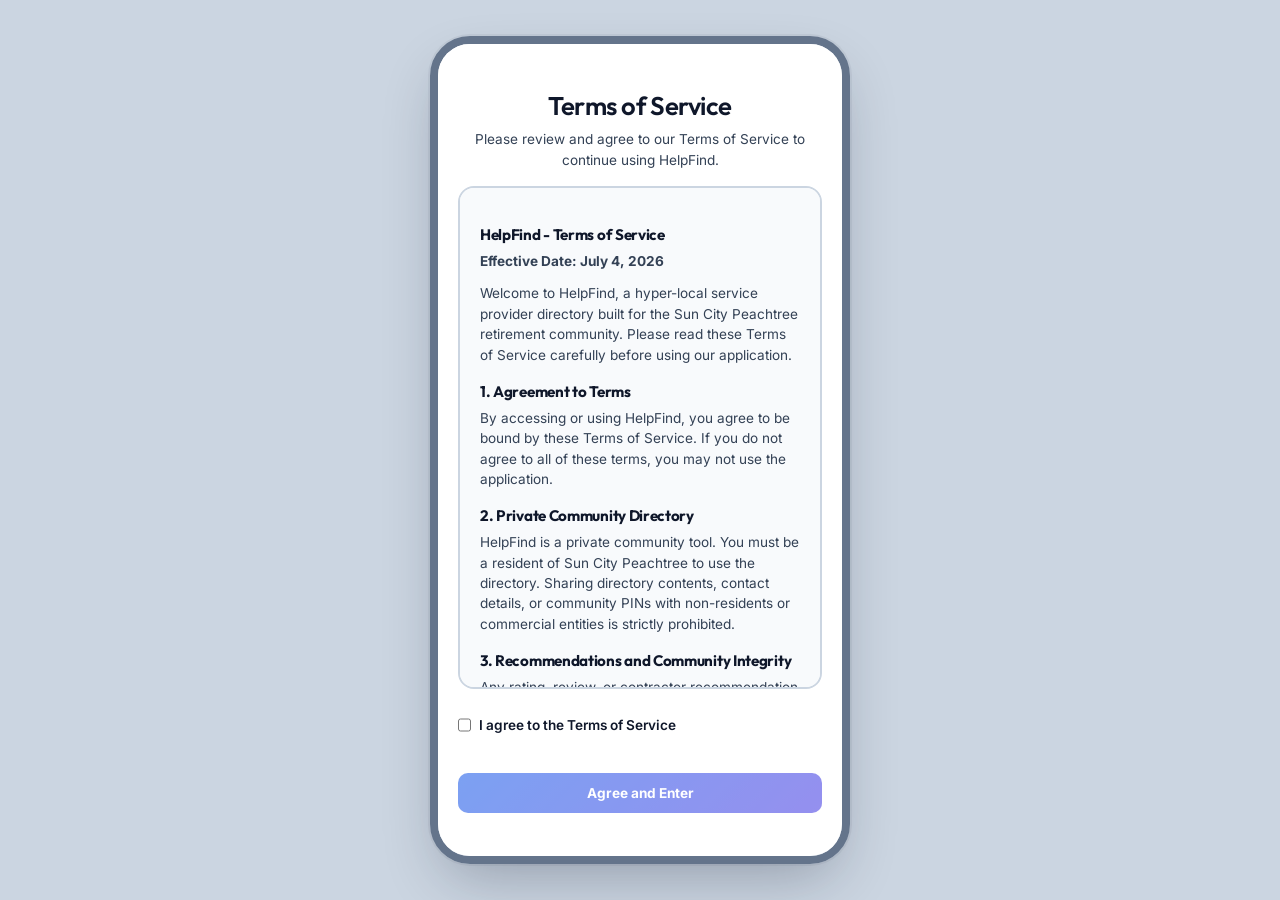
==== index.html @ 1d73fb4d "Secure Community PIN with server-side validation and set PIN to SCP2" ====
<!DOCTYPE html>
<html lang="en">
<head>
  <meta charset="UTF-8">
  <meta name="viewport" content="width=device-width, initial-scale=1.0, maximum-scale=1.0, user-scalable=no">
  <title>HelpFind - Sun City Peachtree</title>
  <link rel="stylesheet" href="style.css">
  
  <!-- Apple Home Screen Icon and Web App Settings -->
  <link rel="apple-touch-icon" href="apple-touch-icon.png">
  <link rel="icon" type="image/png" href="apple-touch-icon.png">
  <meta name="apple-mobile-web-app-capable" content="yes">
  <meta name="apple-mobile-web-app-status-bar-style" content="default">
  <meta name="apple-mobile-web-app-title" content="HelpFind">
</head>
<body>

  <!-- Mobile Device Frame Wrapper (Simulates mobile on desktop, native on mobile) -->
  <div class="mobile-device-wrapper">
    <div class="mobile-screen">
      
      <!-- Toast Notification Container -->
      <div id="toast-container"></div>

      <!-- Compact Mobile Header -->
      <header>
        <div class="nav-container">
          <div class="logo-section">
            <div class="logo-icon">HF</div>
            <div class="logo-text">
              <h1>HelpFind</h1>
              <span>Sun City Peachtree</span>
            </div>
          </div>
          
          <!-- Dropdown Navigation Selection -->
          <div class="provider-dropdown-container" style="display: flex; align-items: center; gap: 0.5rem;">
            <div id="sync-status" class="sync-status-indicator synced" title="Synced with Sheets"></div>
            <select id="nav-provider-dropdown" class="provider-dropdown-nav" onchange="handleProviderDropdownChange()">
              <option value="choose" selected>Provider</option>
              <option value="leave-review">Leave Review</option>
              <option value="add-new">Add New</option>
            </select>
          </div>
        </div>
      </header>

      <!-- Main App Scroll Area -->
      <main class="content-viewport">

        <!-- VIEW 1: RESIDENT DIRECTORY (Default View) -->
        <section id="view-directory" class="view-panel">
          
          <!-- Search & Niche Filter Header -->
          <div class="search-filter-section">
            <div class="search-input-group">
              <span class="search-icon">🔍</span>
              <input type="search" id="dir-search" class="search-input" placeholder="Search service providers..." oninput="filterDirectory()" autocomplete="off" name="helpfind-search">
            </div>
            
            <div class="filter-row-dropdown" style="display: flex; gap: 0.5rem; width: 100%;">
              <select id="dir-category" onchange="handleCategoryFilterChange()" style="flex: 1;">
                <option value="all">Categories (All)</option>
                <option value="Lifestyle & Convenience">Lifestyle & Convenience</option>
                <option value="Property & Grounds Care">Property & Grounds Care</option>
                <option value="Home Improvement">Home Improvement</option>
                <option value="General Maintenance">General Maintenance</option>
                <option value="ZZZ Other Category">ZZZ Other Category</option>
              </select>
              <select id="dir-service" onchange="filterDirectory()" disabled style="flex: 1;">
                <option value="all">Service (All)</option>
              </select>
            </div>
          </div>

          <!-- Vertical Provider List -->
          <div id="vendors-list" class="mobile-vendors-list">
            <!-- Dynamic Injection from app.js -->
          </div>

        </section>

        <!-- VIEW 2: RECOMMENDATION FORM (Tap rating and Registration) -->
        <section id="view-add-review" class="view-panel hidden">
          <div class="form-container-mobile">
            <div class="form-title-block">
              <h2>Recommend a Provider</h2>
              <p>Verify by tapping stars below.</p>
            </div>

            <form id="form-add-review">
              
              <!-- Contractor Selector -->
              <div class="form-group" id="rev-select-wrapper">
                <label for="rev-vendor-select">Select Contractor</label>
                <select id="rev-vendor-select" class="form-input" onchange="toggleNewVendorFields()" required>
                  <!-- Populated dynamically -->
                </select>
              </div>

              <!-- New Contractor Registration Fields (Hidden by default) -->
              <div id="new-vendor-fields" class="new-vendor-block hidden">
                <h4 class="mb-2">New Contractor Details</h4>
                <div class="form-group">
                  <label for="new-vendor-name">Business Name</label>
                  <input type="text" id="new-vendor-name" class="form-input" placeholder="e.g. Jack's Plumbing">
                </div>
                
                <div class="form-group">
                  <label for="new-vendor-category">Service Category</label>
                  <select id="new-vendor-category" class="form-input" onchange="handleNewVendorCategoryChange()">
                    <option value="" disabled selected>-- Select Category --</option>
                    <option value="Lifestyle & Convenience">Lifestyle & Convenience</option>
                    <option value="Property & Grounds Care">Property & Grounds Care</option>
                    <option value="Home Improvement">Home Improvement</option>
                    <option value="General Maintenance">General Maintenance</option>
                    <option value="ZZZ Other Category">ZZZ Other Category</option>
                  </select>
                </div>

                <div class="form-group">
                  <label for="new-vendor-service">Service Type (Subcategory)</label>
                  <select id="new-vendor-service" class="form-input" disabled>
                    <option value="" disabled selected>-- Select Service --</option>
                  </select>
                </div>
                
                <div class="form-group">
                  <label for="new-vendor-phone">Phone Number</label>
                  <input type="text" id="new-vendor-phone" class="form-input" placeholder="e.g. (555) 928-1122" pattern="\(\d{3}\) \d{3}-\d{4}" title="Expected format: (555) 555-5555">
                  <span class="form-hint mt-2">Expected format: (555) 555-5555</span>
                </div>

                <div class="form-group">
                  <label for="new-vendor-email">Email Address</label>
                  <input type="email" id="new-vendor-email" class="form-input" placeholder="e.g. contact@business.com">
                </div>
              </div>

              <!-- Review Comment / Notes -->
              <div class="form-group">
                <label for="rev-comment">Review Notes / Comments</label>
                <textarea id="rev-comment" class="form-input" placeholder="Describe your experience with this contractor..." rows="3" required></textarea>
              </div>

              <!-- Job Cost Category -->
              <div class="form-group">
                <label for="rev-cost">Job Cost Category</label>
                <select id="rev-cost" class="form-input">
                  <option value="50" selected>💵 Under $100</option>
                  <option value="150">💵 Medium ($100 - $300)</option>
                  <option value="500">💵 Premium ($300+)</option>
                </select>
              </div>

              <!-- Punctuality Checkbox -->
              <div class="form-group-checkbox">
                <input type="checkbox" id="rev-punctual" checked>
                <label for="rev-punctual">⏱️ Contractor arrived on time</label>
              </div>

              <!-- Star Tap Rating -->
              <div class="form-group text-center mt-4">
                <label style="font-weight: 600; margin-bottom: 0.5rem; display: block;">Your Rating</label>
                <div id="star-rating-container" class="star-rating-tap-container">
                  <span class="star-tap" data-value="1" onclick="setStarRating(1)">★</span>
                  <span class="star-tap" data-value="2" onclick="setStarRating(2)">★</span>
                  <span class="star-tap" data-value="3" onclick="setStarRating(3)">★</span>
                  <span class="star-tap" data-value="4" onclick="setStarRating(4)">★</span>
                  <span class="star-tap" data-value="5" onclick="setStarRating(5)">★</span>
                </div>
                <input type="hidden" id="rev-rating" value="1">
              </div>

              <p class="terms-reaffirmation-text" style="font-size: 0.75rem; color: var(--text-muted); margin-top: 1.25rem; margin-bottom: 0.75rem; text-align: center; line-height: 1.3;">
                By submitting this review, you reaffirm your agreement to our <a href="#" onclick="showTermsModalFromForm(event)" style="color: var(--primary); text-decoration: underline;">Terms of Service</a>.
              </p>

              <div class="mobile-form-actions">
                <button type="button" class="btn btn-secondary" onclick="cancelRecommendation()">Cancel</button>
                <button type="submit" class="btn btn-success">Submit</button>
              </div>

            </form>
          </div>
        </section>

      </main>

      <!-- VIEW 3: PROVIDER DETAILS MODAL (Bottom-Sheet Slide-up) -->
      <div id="vendor-modal" class="bottom-sheet-overlay hidden">
        <div class="bottom-sheet-content">
          <div class="bottom-sheet-drag-handle" onclick="closeVendorModal()"></div>
          <button class="close-sheet-btn" onclick="closeVendorModal()">&times;</button>
          
          <div id="modal-vendor-body">
            <!-- Dynamic Details Injection from app.js -->
          </div>
        </div>
      </div>

      <!-- VIEW 4: COMMUNITY PIN VERIFICATION OVERLAY (Slide-up Sheet) -->
      <div id="pin-modal" class="bottom-sheet-overlay hidden">
        <div class="bottom-sheet-content" style="text-align: center; padding-top: 2rem;">
          <div class="bottom-sheet-drag-handle" onclick="closePinModal()"></div>
          <button class="close-sheet-btn" onclick="closePinModal()">&times;</button>
          
          <div class="gate-icon-container" style="width: 50px; height: 50px; font-size: 1.5rem; margin: 0 auto 1rem;">🔑</div>
          <h3>Verify Community PIN</h3>
          <p class="text-muted" style="font-size: 0.85rem; margin-bottom: 1.25rem;">Enter the 4-digit Sun City Peachtree Community PIN.</p>
          
          <div class="form-group" style="margin-bottom: 1.25rem;">
            <input type="password" id="community-pin-input" class="form-input text-center" maxlength="4" placeholder="••••" style="font-size: 1.80rem; letter-spacing: 0.4rem; padding: 0.4rem; font-family: monospace; width: 160px; margin: 0 auto;" autocomplete="one-time-code">
          </div>
          
          <button class="btn btn-primary" onclick="verifyCommunityPIN()" style="width: 160px; margin: 0 auto;">Verify PIN</button>
        </div>
      </div>

      <!-- VIEW 5: MANDATORY LEGAL CONSENT GATE OVERLAY -->
      <div id="consent-modal" class="consent-overlay hidden">
        <div class="consent-content">
          <h2>Terms of Service</h2>
          <p class="text-muted mb-3" style="font-size: 0.85rem; margin-bottom: 1rem;">Please review and agree to our Terms of Service to continue using HelpFind.</p>
          
          <div id="terms-scroll-box" class="terms-scroll-box">
            <div id="terms-loading-indicator" class="text-center" style="padding: 2rem 0; color: var(--text-muted);">
              <span>⏳ Loading official Terms of Service...</span>
            </div>
            <div id="terms-text-container" class="hidden">
              <!-- Loaded dynamically or filled with fallback -->
            </div>
          </div>
          
          <div id="consent-checkbox-wrapper" class="form-group-checkbox mt-4" style="display: flex; align-items: center; justify-content: flex-start; gap: 0.5rem; text-align: left; width: 100%; margin-top: 1.25rem;">
            <input type="checkbox" id="consent-checkbox" onchange="toggleConsentButton()" style="width: auto; margin: 0; cursor: pointer;">
            <label for="consent-checkbox" style="font-weight: 600; cursor: pointer; color: var(--text-main); font-size: 0.85rem; line-height: 1.2;">I agree to the Terms of Service</label>
          </div>
          
          <button id="consent-btn" class="btn btn-primary" onclick="acceptConsent()" disabled style="width: 100%; margin-top: 1.25rem; padding: 0.75rem;">Agree and Enter</button>
        </div>
      </div>

    </div>
  </div>

  <script src="mockData.js"></script>
  <script src="app.js"></script>
  <script>
    if (location.search.includes('run-tests=true')) {
      const script = document.createElement('script');
      script.src = 'test.js';
      document.body.appendChild(script);
    }
  </script>
</body>
</html>
---- style.css ----
/* style.css - Premium Mobile-Optimized Styling for HelpFind Sun City Peachtree */

@import url('https://fonts.googleapis.com/css2?family=Inter:wght@300;400;500;600;700&family=Outfit:wght@400;500;600;700;800&display=swap');

:root {
  --bg-gradient: linear-gradient(135deg, #f8fafc 0%, #cbd5e1 100%);
  --bg-card: #ffffff;
  --bg-card-hover: #ffffff;
  --primary: #2563eb; /* Royal Blue */
  --primary-hover: #1d4ed8;
  --secondary: #16a34a; /* Rich Green */
  --secondary-hover: #15803d;
  --accent: #4f46e5; /* Indigo */
  --accent-hover: #4338ca;
  --text-main: #0f172a; /* Slate 900 */
  --text-muted: #334155; /* Slate 700 - high contrast for seniors */
  --text-dark: #000000;
  --border-color: #cbd5e1; /* Slate 300 - clear borders */
  --border-glow: rgba(37, 99, 235, 0.2);
  --danger: #dc2626; /* Red 600 */
  --warning: #b45309; /* Amber 700 - darker gold for readability */
  --glass-shadow: 0 4px 20px 0 rgba(15, 23, 42, 0.08);
  --transition-fast: all 0.2s cubic-bezier(0.4, 0, 0.2, 1);
  --transition-normal: all 0.3s cubic-bezier(0.4, 0, 0.2, 1);
}

/* Reset & Mobile Viewport Lock */
* {
  box-sizing: border-box;
  margin: 0;
  padding: 0;
  -webkit-tap-highlight-color: transparent;
}

body {
  font-family: 'Inter', system-ui, -apple-system, sans-serif;
  background-color: #cbd5e1;
  color: var(--text-main);
  min-height: 100vh;
  display: flex;
  justify-content: center;
  align-items: center;
  overflow: hidden;
  line-height: 1.5;
}

h1, h2, h3, h4 {
  font-family: 'Outfit', sans-serif;
  font-weight: 600;
  letter-spacing: -0.02em;
}

/* Mobile Frame Simulation on Desktop, Fullscreen on Mobile */
.mobile-device-wrapper {
  width: 100%;
  max-width: 420px;
  height: 92vh;
  max-height: 860px;
  background: var(--bg-gradient);
  border: 8px solid #64748b;
  border-radius: 40px;
  box-shadow: 0 25px 60px -15px rgba(15, 23, 42, 0.3), 0 0 0 2px rgba(15, 23, 42, 0.05);
  overflow: hidden;
  position: relative;
  display: flex;
  flex-direction: column;
}

@media (max-width: 480px) {
  body {
    align-items: stretch;
  }
  .mobile-device-wrapper {
    max-width: 100%;
    height: 100vh;
    max-height: 100%;
    border: none;
    border-radius: 0;
  }
}

.mobile-screen {
  width: 100%;
  height: 100%;
  display: flex;
  flex-direction: column;
  position: relative;
  overflow: hidden;
}

/* Header & Compact Navbar */
header {
  background: rgba(255, 255, 255, 0.9);
  backdrop-filter: blur(12px);
  -webkit-backdrop-filter: blur(12px);
  border-bottom: 1px solid var(--border-color);
  padding: 0.85rem 1rem;
  z-index: 90;
  flex-shrink: 0;
}

.nav-container {
  display: flex;
  justify-content: space-between;
  align-items: center;
}

.logo-section {
  display: flex;
  align-items: center;
  gap: 0.5rem;
}

.logo-icon {
  background: linear-gradient(135deg, var(--primary) 0%, var(--accent) 100%);
  width: 32px;
  height: 32px;
  border-radius: 8px;
  display: flex;
  align-items: center;
  justify-content: center;
  color: white;
  font-weight: 800;
  font-size: 1rem;
  box-shadow: 0 0 10px rgba(6, 182, 212, 0.25);
}

.logo-text h1 {
  font-size: 1.15rem;
  font-weight: 800;
  background: linear-gradient(135deg, #0f172a 0%, #334155 100%);
  -webkit-background-clip: text;
  -webkit-text-fill-color: transparent;
  line-height: 1.1;
}

.logo-text span {
  font-size: 0.65rem;
  color: var(--primary);
  letter-spacing: 0.05em;
  text-transform: uppercase;
  display: block;
}

/* Header Action dropdown styling */
.provider-dropdown-container {
  position: relative;
}

.provider-dropdown-nav {
  background: rgba(15, 23, 42, 0.06);
  border: 1px solid var(--border-color);
  color: var(--text-main);
  padding: 0.45rem 1.75rem 0.45rem 0.75rem;
  border-radius: 8px;
  font-size: 0.85rem;
  font-weight: 600;
  outline: none;
  cursor: pointer;
  appearance: none;
  -webkit-appearance: none;
  background-image: url("data:image/svg+xml;utf8,<svg fill='%230f172a' height='24' viewBox='0 0 24 24' width='24' xmlns='http://www.w3.org/2000/svg'><path d='M7 10l5 5 5-5z'/><path d='M0 0h24v24H0z' fill='none'/></svg>");
  background-repeat: no-repeat;
  background-position: right 4px center;
  background-size: 18px;
  transition: var(--transition-fast);
}

.provider-dropdown-nav:focus {
  border-color: var(--primary);
  box-shadow: 0 0 8px rgba(37, 99, 235, 0.2);
}

.provider-dropdown-nav option {
  background-color: #ffffff;
  color: var(--text-main);
}

/* Viewport Scroll Container */
.content-viewport {
  flex: 1;
  overflow-y: auto;
  padding: 1rem;
  position: relative;
}

.content-viewport::-webkit-scrollbar {
  width: 4px;
}
.content-viewport::-webkit-scrollbar-thumb {
  background: rgba(255, 255, 255, 0.1);
  border-radius: 4px;
}

.view-panel {
  animation: fadeIn 0.3s ease-out;
  display: flex;
  flex-direction: column;
  gap: 1rem;
}

/* Search and Filters */
.search-filter-section {
  display: flex;
  flex-direction: column;
  gap: 0.75rem;
  background: var(--bg-card);
  border: 1px solid var(--border-color);
  border-radius: 16px;
  padding: 0.85rem;
}

.search-input-group {
  position: relative;
  width: 100%;
}

.search-icon {
  position: absolute;
  left: 0.75rem;
  top: 50%;
  transform: translateY(-50%);
  color: var(--text-muted);
  font-size: 1rem;
}

.search-input {
  width: 100%;
  background: #ffffff;
  border: 1.5px solid var(--border-color);
  color: var(--text-main);
  padding: 0.65rem 1rem 0.65rem 2.25rem;
  border-radius: 10px;
  font-size: 0.9rem;
  outline: none;
  font-family: inherit;
  transition: var(--transition-fast);
}

.search-input:focus {
  border-color: var(--primary);
  box-shadow: 0 0 8px rgba(37, 99, 235, 0.15);
}

.filter-row-dropdown select {
  width: 100%;
  background: #ffffff;
  border: 1.5px solid var(--border-color);
  color: var(--text-main);
  padding: 0.65rem 1rem;
  border-radius: 10px;
  font-size: 0.9rem;
  outline: none;
  font-family: inherit;
  cursor: pointer;
}

.filter-pills-scroll {
  display: flex;
  gap: 0.5rem;
  overflow-x: auto;
  padding-bottom: 0.25rem;
}

.filter-pills-scroll::-webkit-scrollbar {
  display: none;
}

.filter-pill {
  background: rgba(255, 255, 255, 0.04);
  border: 1px solid var(--border-color);
  color: var(--text-muted);
  padding: 0.4rem 0.85rem;
  border-radius: 20px;
  font-size: 0.75rem;
  font-weight: 600;
  cursor: pointer;
  transition: var(--transition-fast);
  white-space: nowrap;
  flex-shrink: 0;
}

.filter-pill.active {
  background: rgba(6, 182, 212, 0.15);
  border-color: var(--primary);
  color: var(--primary);
}

/* Mobile Provider Cards List */
.mobile-vendors-list {
  display: flex;
  flex-direction: column;
  gap: 0.85rem;
}

.vendor-card {
  background: var(--bg-card);
  border: 1.5px solid var(--border-color);
  border-radius: 16px;
  padding: 1.25rem 1rem;
  box-shadow: 0 4px 12px rgba(15, 23, 42, 0.04);
  transition: var(--transition-normal);
  position: relative;
  overflow: hidden;
  display: flex;
  flex-direction: column;
  gap: 0.65rem;
}

.vendor-card:hover {
  border-color: var(--primary);
  box-shadow: 0 8px 24px rgba(15, 23, 42, 0.08);
  transform: translateY(-2px);
}

.vendor-card.premium {
  border: 1.5px solid var(--primary);
  background: linear-gradient(180deg, rgba(6, 182, 212, 0.04) 0%, rgba(30, 41, 59, 0.7) 100%);
}

.vendor-card.premium::after {
  content: "PREMIUM";
  position: absolute;
  top: 8px;
  right: 8px;
  background: linear-gradient(135deg, var(--primary) 0%, var(--accent) 100%);
  color: white;
  font-size: 0.55rem;
  font-weight: 800;
  padding: 0.15rem 0.5rem;
  border-radius: 4px;
  letter-spacing: 0.05em;
}

.vendor-meta {
  display: flex;
  justify-content: space-between;
  align-items: center;
  padding-right: 4rem; /* keep clear of premium badge */
}

.vendor-category {
  color: var(--primary);
  font-size: 0.7rem;
  font-weight: 700;
  text-transform: uppercase;
  letter-spacing: 0.05em;
}

.vendor-rating {
  font-size: 0.8rem;
  font-weight: 700;
  color: var(--warning);
  display: flex;
  align-items: center;
  gap: 0.15rem;
}

.vendor-name {
  font-size: 1.15rem;
  font-weight: 700;
  line-height: 1.2;
}

.vendor-desc {
  font-size: 0.85rem;
  color: var(--text-muted);
  display: -webkit-box;
  -webkit-line-clamp: 2;
  -webkit-box-orient: vertical;
  overflow: hidden;
  line-height: 1.4;
}

.vendor-tags {
  display: flex;
  flex-wrap: wrap;
  gap: 0.4rem;
}

.vendor-tag {
  font-size: 0.7rem;
  padding: 0.2rem 0.45rem;
  border-radius: 6px;
  font-weight: 500;
}

.tag-discount {
  background: rgba(16, 185, 129, 0.08);
  border: 1px solid rgba(16, 185, 129, 0.15);
  color: var(--secondary);
}

.tag-jobcost {
  background: rgba(99, 102, 241, 0.08);
  border: 1px solid rgba(99, 102, 241, 0.15);
  color: var(--accent);
}

.tag-punctual {
  background: rgba(6, 182, 212, 0.08);
  border: 1px solid rgba(6, 182, 212, 0.15);
  color: var(--primary);
}

.vendor-footer {
  display: flex;
  gap: 0.5rem;
  margin-top: 0.25rem;
}

.btn {
  flex: 1;
  padding: 0.65rem 1rem;
  font-family: inherit;
  font-size: 0.85rem;
  font-weight: 700;
  border-radius: 10px;
  border: none;
  cursor: pointer;
  transition: var(--transition-fast);
  display: inline-flex;
  align-items: center;
  justify-content: center;
  gap: 0.35rem;
}

.btn:active {
  transform: scale(0.97);
}

.btn-primary {
  background: linear-gradient(135deg, var(--primary) 0%, var(--accent) 100%);
  color: white;
}

.btn-secondary {
  background: rgba(255, 255, 255, 0.06);
  color: var(--text-main);
  border: 1px solid var(--border-color);
}

.btn-use-service {
  background: var(--secondary) !important;
  color: white !important;
  box-shadow: 0 4px 10px rgba(16, 185, 129, 0.15);
}

.btn-success {
  background: var(--secondary);
  color: white;
}

/* Metric count badge inside card */
.card-metric-badge {
  display: inline-flex;
  align-items: center;
  gap: 0.25rem;
  background: rgba(16, 185, 129, 0.08);
  border: 1px solid rgba(16, 185, 129, 0.15);
  color: var(--secondary);
  font-size: 0.75rem;
  font-weight: 700;
  padding: 0.25rem 0.5rem;
  border-radius: 20px;
  margin-top: 0.35rem;
  width: fit-content;
}

/* Mobile Form UI Styling */
.form-container-mobile {
  background: var(--bg-card);
  border: 1px solid var(--border-color);
  border-radius: 20px;
  padding: 1.5rem 1.25rem;
  animation: fadeInUp 0.3s ease-out;
}

.form-title-block {
  margin-bottom: 1.25rem;
  border-bottom: 1px solid var(--border-color);
  padding-bottom: 0.75rem;
}

.form-title-block h2 {
  font-size: 1.35rem;
}

.form-title-block p {
  font-size: 0.8rem;
  color: var(--text-muted);
}

.form-group {
  margin-bottom: 1rem;
}

.form-group label {
  display: block;
  margin-bottom: 0.35rem;
  font-size: 0.8rem;
  font-weight: 600;
  color: var(--text-muted);
}

.form-input {
  width: 100%;
  background: #ffffff;
  border: 1.5px solid var(--border-color);
  color: var(--text-main);
  padding: 0.65rem 0.85rem;
  font-size: 0.9rem;
  border-radius: 8px;
  outline: none;
  font-family: inherit;
  transition: var(--transition-fast);
}

.form-input:focus {
  border-color: var(--primary);
  box-shadow: 0 0 8px rgba(37, 99, 235, 0.15);
}

.new-vendor-block {
  background: rgba(37, 99, 235, 0.02);
  border: 1.5px dashed rgba(37, 99, 235, 0.3);
  border-radius: 10px;
  padding: 1rem 0.85rem;
  margin-top: 0.75rem;
  margin-bottom: 1rem;
  animation: fadeIn 0.25s ease-out;
}

.new-vendor-block h4 {
  font-size: 0.9rem;
  color: var(--primary);
  margin-bottom: 0.75rem;
}

/* Star Tap selector */
.star-rating-tap-container {
  display: inline-flex;
  justify-content: center;
  gap: 0.65rem;
  font-size: 2.5rem;
  color: var(--text-muted);
  cursor: pointer;
  user-select: none;
  width: 100%;
  margin-top: 0.25rem;
}

.star-tap {
  transition: var(--transition-fast);
}

.star-tap.active {
  color: var(--warning);
  text-shadow: 0 0 10px rgba(245, 158, 11, 0.4);
}

.mobile-form-actions {
  display: flex;
  gap: 0.5rem;
}

/* Bottom Sheet Modal Styles (Slide-up sheets) */
.bottom-sheet-overlay {
  position: absolute;
  top: 0;
  left: 0;
  right: 0;
  bottom: 0;
  background: rgba(15, 23, 42, 0.6);
  backdrop-filter: blur(4px);
  z-index: 100;
  display: flex;
  align-items: flex-end;
  animation: fadeIn 0.2s ease-out;
}

.bottom-sheet-content {
  background: #ffffff;
  border-top: 1px solid var(--border-color);
  border-radius: 24px 24px 0 0;
  width: 100%;
  max-height: 85%;
  overflow-y: auto;
  padding: 1.5rem 1.25rem 2.5rem;
  box-shadow: 0 -10px 30px rgba(15, 23, 42, 0.15);
  position: relative;
  animation: slideUp 0.3s cubic-bezier(0.34, 1.3, 0.64, 1);
}

.bottom-sheet-drag-handle {
  width: 40px;
  height: 5px;
  background: rgba(15, 23, 42, 0.15);
  border-radius: 30px;
  margin: -0.75rem auto 1rem;
  cursor: pointer;
}

.close-sheet-btn {
  position: absolute;
  top: 1rem;
  right: 1rem;
  background: rgba(15, 23, 42, 0.05);
  border: none;
  color: var(--text-muted);
  width: 28px;
  height: 28px;
  border-radius: 50%;
  cursor: pointer;
  display: flex;
  align-items: center;
  justify-content: center;
  font-size: 1.1rem;
}

/* Toast Notifications overlay placement inside mobile screen */
.toast-notification {
  position: absolute;
  bottom: 1.5rem;
  left: 1rem;
  right: 1rem;
  background: #ffffff;
  border-left: 4px solid var(--secondary);
  border-radius: 8px;
  box-shadow: 0 8px 24px rgba(15, 23, 42, 0.15);
  border-top: 1px solid var(--border-color);
  border-right: 1px solid var(--border-color);
  border-bottom: 1px solid var(--border-color);
  padding: 0.75rem 1rem;
  z-index: 999;
  display: flex;
  align-items: center;
  gap: 0.5rem;
  color: var(--text-main);
  font-size: 0.8rem;
  animation: slideInUp 0.25s ease-out;
}

.toast-notification.error {
  border-left-color: var(--danger);
}

/* Animations */
@keyframes fadeIn {
  from { opacity: 0; }
  to { opacity: 1; }
}

@keyframes fadeInUp {
  from { opacity: 0; transform: translateY(15px); }
  to { opacity: 1; transform: translateY(0); }
}

@keyframes slideUp {
  from { transform: translateY(100%); }
  to { transform: translateY(0); }
}

@keyframes slideInUp {
  from { transform: translateY(50px); opacity: 0; }
  to { transform: translateY(0); opacity: 1; }
}

/* Utilities */
.text-center { text-align: center; }
.hidden { display: none !important; }
.text-muted { color: var(--text-muted); }
.mt-2 { margin-top: 0.5rem; }
.mt-4 { margin-top: 1rem; }
.mb-2 { margin-bottom: 0.5rem; }

/* Ratings list under details sheet */
.reviews-section-title {
  font-size: 1.1rem;
  margin: 1.5rem 0 0.75rem;
  border-bottom: 1px solid var(--border-color);
  padding-bottom: 0.35rem;
}

.review-card {
  background: rgba(15, 23, 42, 0.02);
  border: 1px solid var(--border-color);
  border-radius: 10px;
  padding: 0.75rem;
  margin-bottom: 0.65rem;
}

.review-meta {
  display: flex;
  justify-content: space-between;
  font-size: 0.75rem;
  color: var(--text-muted);
}

.review-author {
  font-weight: 600;
  color: var(--text-main);
}

.review-rating {
  color: var(--warning);
}

.gate-icon-container {
  width: 50px;
  height: 50px;
  background: rgba(6, 182, 212, 0.1);
  border: 2px solid var(--primary);
  border-radius: 50%;
  display: flex;
  align-items: center;
  justify-content: center;
  font-size: 1.5rem;
}

.form-hint {
  font-size: 0.7rem;
  color: var(--text-muted);
  display: block;
}

.lead-form-overlay {
  margin-top: 0.75rem;
  padding: 0.75rem;
  background: rgba(0,0,0,0.25);
  border: 1px solid var(--border-color);
  border-radius: 10px;
}

/* Sync Status Indicator */
.sync-status-indicator {
  width: 8px;
  height: 8px;
  border-radius: 50%;
  display: inline-block;
  transition: var(--transition-fast);
}
.sync-status-indicator.synced {
  background-color: var(--secondary);
  box-shadow: 0 0 8px rgba(16, 185, 129, 0.6);
}
.sync-status-indicator.offline {
  background-color: var(--danger);
  box-shadow: 0 0 8px rgba(239, 68, 68, 0.6);
}
.sync-status-indicator.syncing {
  background-color: var(--warning);
  box-shadow: 0 0 8px rgba(245, 158, 11, 0.6);
  animation: pulseSync 1s infinite alternate;
}
@keyframes pulseSync {
  from { opacity: 0.4; }
  to { opacity: 1; }
}

/* Textarea styling override */
textarea.form-input {
  resize: vertical;
  min-height: 80px;
  line-height: 1.4;
}

/* Checkbox form group layout */
.form-group-checkbox {
  display: flex;
  align-items: center;
  gap: 0.5rem;
  margin-bottom: 1.25rem;
}
.form-group-checkbox input[type="checkbox"] {
  width: 16px;
  height: 16px;
  cursor: pointer;
  accent-color: var(--primary);
}
.form-group-checkbox label {
  font-size: 0.85rem;
  color: var(--text-muted);
  cursor: pointer;
  user-select: none;
  margin: 0;
}

/* Custom visible scrollbars for better senior readability & content discovery */
.provider-list-scroll,
.bottom-sheet-content,
.reviews-scroll-container,
.view-panel,
.terms-scroll-box {
  scrollbar-width: thin;
  scrollbar-color: rgba(15, 23, 42, 0.25) rgba(15, 23, 42, 0.05);
}

.provider-list-scroll::-webkit-scrollbar,
.bottom-sheet-content::-webkit-scrollbar,
.reviews-scroll-container::-webkit-scrollbar,
.view-panel::-webkit-scrollbar,
.terms-scroll-box::-webkit-scrollbar {
  width: 8px;
  height: 8px;
  display: block; /* Force visibility */
}

.provider-list-scroll::-webkit-scrollbar-track,
.bottom-sheet-content::-webkit-scrollbar-track,
.reviews-scroll-container::-webkit-scrollbar-track,
.view-panel::-webkit-scrollbar-track,
.terms-scroll-box::-webkit-scrollbar-track {
  background: rgba(15, 23, 42, 0.05); /* Soft gray background track */
  border-radius: 4px;
}

.provider-list-scroll::-webkit-scrollbar-thumb,
.bottom-sheet-content::-webkit-scrollbar-thumb,
.reviews-scroll-container::-webkit-scrollbar-thumb,
.view-panel::-webkit-scrollbar-thumb,
.terms-scroll-box::-webkit-scrollbar-thumb {
  background: rgba(15, 23, 42, 0.25); /* Transparent slate scroll bar thumb */
  border: 2px solid transparent;
  background-clip: padding-box;
  border-radius: 4px;
}

.provider-list-scroll::-webkit-scrollbar-thumb:hover,
.bottom-sheet-content::-webkit-scrollbar-thumb:hover,
.reviews-scroll-container::-webkit-scrollbar-thumb:hover,
.view-panel::-webkit-scrollbar-thumb:hover,
.terms-scroll-box::-webkit-scrollbar-thumb:hover {
  background: rgba(15, 23, 42, 0.45); /* Darker thumb on hover */
}

/* Legal Consent Gate Overlay Styles */
.consent-overlay {
  position: absolute;
  top: 0;
  left: 0;
  right: 0;
  bottom: 0;
  background: var(--bg-card);
  z-index: 1000; /* Must cover header and other elements */
  display: flex;
  flex-direction: column;
  justify-content: center;
  align-items: center;
  padding: 1.5rem 1.25rem;
  animation: fadeIn 0.25s ease-out;
}

.consent-content {
  width: 100%;
  height: 100%;
  max-height: 95%;
  display: flex;
  flex-direction: column;
  background: var(--bg-card);
  text-align: center;
  position: relative;
}

.consent-content h2 {
  font-size: 1.6rem;
  color: var(--text-main);
  margin-bottom: 0.25rem;
}

.terms-scroll-box {
  flex-grow: 1;
  border: 2px solid var(--border-color);
  border-radius: 16px;
  padding: 1.25rem;
  background: #f8fafc;
  overflow-y: scroll; /* Force vertical scrollbar */
  text-align: left;
  font-size: 0.85rem;
  line-height: 1.5;
  color: var(--text-muted);
  margin-bottom: 0.5rem;
}

.terms-scroll-box h3 {
  font-size: 0.95rem;
  font-weight: 700;
  color: var(--text-main);
  margin-top: 1rem;
  margin-bottom: 0.25rem;
}

.terms-scroll-box p {
  margin-bottom: 0.75rem;
}

.terms-scroll-box ul, .terms-scroll-box ol {
  margin-bottom: 0.75rem;
  padding-left: 1.25rem;
}

.terms-scroll-box li {
  margin-bottom: 0.25rem;
}

#consent-btn:disabled {
  opacity: 0.6;
  background-color: #94a3b8;
  border-color: #94a3b8;
  cursor: not-allowed;
}
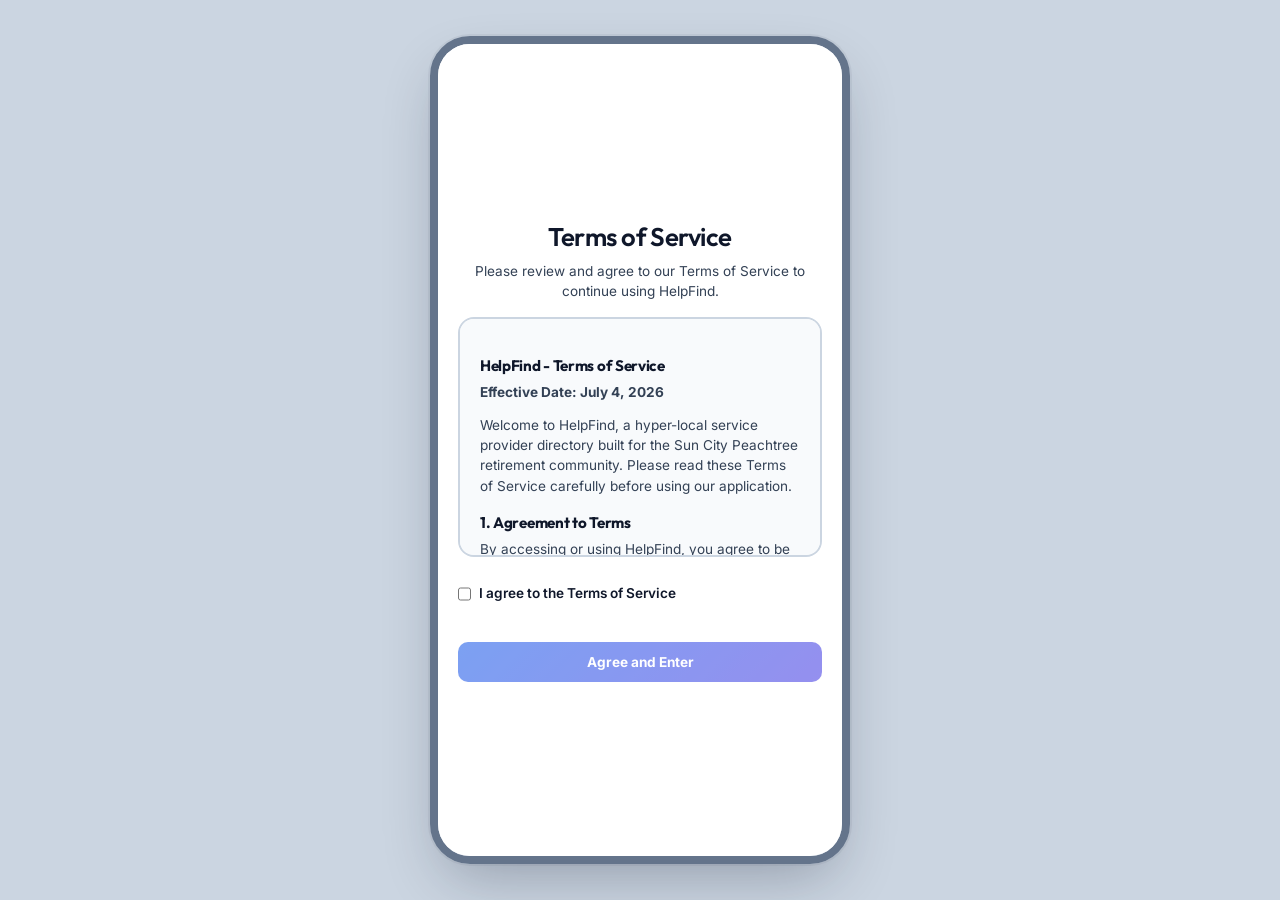
==== commit 72cdeda8: "Add version cache buster to index.html script tags" ====
--- a/index.html
+++ b/index.html
@@ -61,10 +61,12 @@
             <div class="filter-row-dropdown" style="display: flex; gap: 0.5rem; width: 100%;">
               <select id="dir-category" onchange="handleCategoryFilterChange()" style="flex: 1;">
                 <option value="all">Categories (All)</option>
-                <option value="Lifestyle & Convenience">Lifestyle & Convenience</option>
-                <option value="Property & Grounds Care">Property & Grounds Care</option>
-                <option value="Home Improvement">Home Improvement</option>
-                <option value="General Maintenance">General Maintenance</option>
+                <option value="Home Repairs & Trades">Home Repairs & Trades</option>
+                <option value="Lawn, Landscaping & Outdoors">Lawn, Landscaping & Outdoors</option>
+                <option value="Lifestyle & Caregiving">Lifestyle & Caregiving</option>
+                <option value="Technology & Electronics">Technology & Electronics</option>
+                <option value="Automotive & Golf Carts">Automotive & Golf Carts</option>
+                <option value="Home Renovation & Design">Home Renovation & Design</option>
                 <option value="ZZZ Other Category">ZZZ Other Category</option>
               </select>
               <select id="dir-service" onchange="filterDirectory()" disabled style="flex: 1;">
@@ -110,30 +112,32 @@
                   <label for="new-vendor-category">Service Category</label>
                   <select id="new-vendor-category" class="form-input" onchange="handleNewVendorCategoryChange()">
                     <option value="" disabled selected>-- Select Category --</option>
-                    <option value="Lifestyle & Convenience">Lifestyle & Convenience</option>
-                    <option value="Property & Grounds Care">Property & Grounds Care</option>
-                    <option value="Home Improvement">Home Improvement</option>
-                    <option value="General Maintenance">General Maintenance</option>
+                    <option value="Home Repairs & Trades">Home Repairs & Trades</option>
+                    <option value="Lawn, Landscaping & Outdoors">Lawn, Landscaping & Outdoors</option>
+                    <option value="Lifestyle & Caregiving">Lifestyle & Caregiving</option>
+                    <option value="Technology & Electronics">Technology & Electronics</option>
+                    <option value="Automotive & Golf Carts">Automotive & Golf Carts</option>
+                    <option value="Home Renovation & Design">Home Renovation & Design</option>
                     <option value="ZZZ Other Category">ZZZ Other Category</option>
                   </select>
                 </div>
 
                 <div class="form-group">
-                  <label for="new-vendor-service">Service Type (Subcategory)</label>
-                  <select id="new-vendor-service" class="form-input" disabled>
-                    <option value="" disabled selected>-- Select Service --</option>
-                  </select>
+                  <label>Service Types (Select all that apply) <span style="color: red;">*</span></label>
+                  <div id="new-vendor-services-container" class="checkbox-group-container" style="max-height: 180px; overflow-y: auto; border: 1px solid var(--border-color); border-radius: 8px; padding: 0.5rem; background: var(--bg-card); display: flex; flex-direction: column; gap: 0.5rem;">
+                    <p class="text-muted" style="font-size: 0.8rem; margin: 0; padding: 0.25rem;">Please select a category first.</p>
+                  </div>
                 </div>
                 
                 <div class="form-group">
                   <label for="new-vendor-phone">Phone Number</label>
-                  <input type="text" id="new-vendor-phone" class="form-input" placeholder="e.g. (555) 928-1122" pattern="\(\d{3}\) \d{3}-\d{4}" title="Expected format: (555) 555-5555">
+                  <input type="tel" id="new-vendor-phone" class="form-input" placeholder="e.g. (555) 928-1122" pattern="\(\d{3}\) \d{3}-\d{4}" title="Expected format: (555) 555-5555">
                   <span class="form-hint mt-2">Expected format: (555) 555-5555</span>
                 </div>
 
                 <div class="form-group">
                   <label for="new-vendor-email">Email Address</label>
-                  <input type="email" id="new-vendor-email" class="form-input" placeholder="e.g. contact@business.com">
+                  <input type="email" id="new-vendor-email" class="form-input" placeholder="e.g. contact@business.com" required>
                 </div>
               </div>
 
@@ -244,8 +248,8 @@
     </div>
   </div>
 
-  <script src="mockData.js"></script>
-  <script src="app.js"></script>
+  <script src="mockData.js?v=3"></script>
+  <script src="app.js?v=3"></script>
   <script>
     if (location.search.includes('run-tests=true')) {
       const script = document.createElement('script');
--- a/style.css
+++ b/style.css
@@ -853,8 +853,7 @@
 
 .consent-content {
   width: 100%;
-  height: 100%;
-  max-height: 95%;
+  max-height: 90%;
   display: flex;
   flex-direction: column;
   background: var(--bg-card);
@@ -869,7 +868,8 @@
 }
 
 .terms-scroll-box {
-  flex-grow: 1;
+  height: 240px;
+  max-height: 40vh;
   border: 2px solid var(--border-color);
   border-radius: 16px;
   padding: 1.25rem;
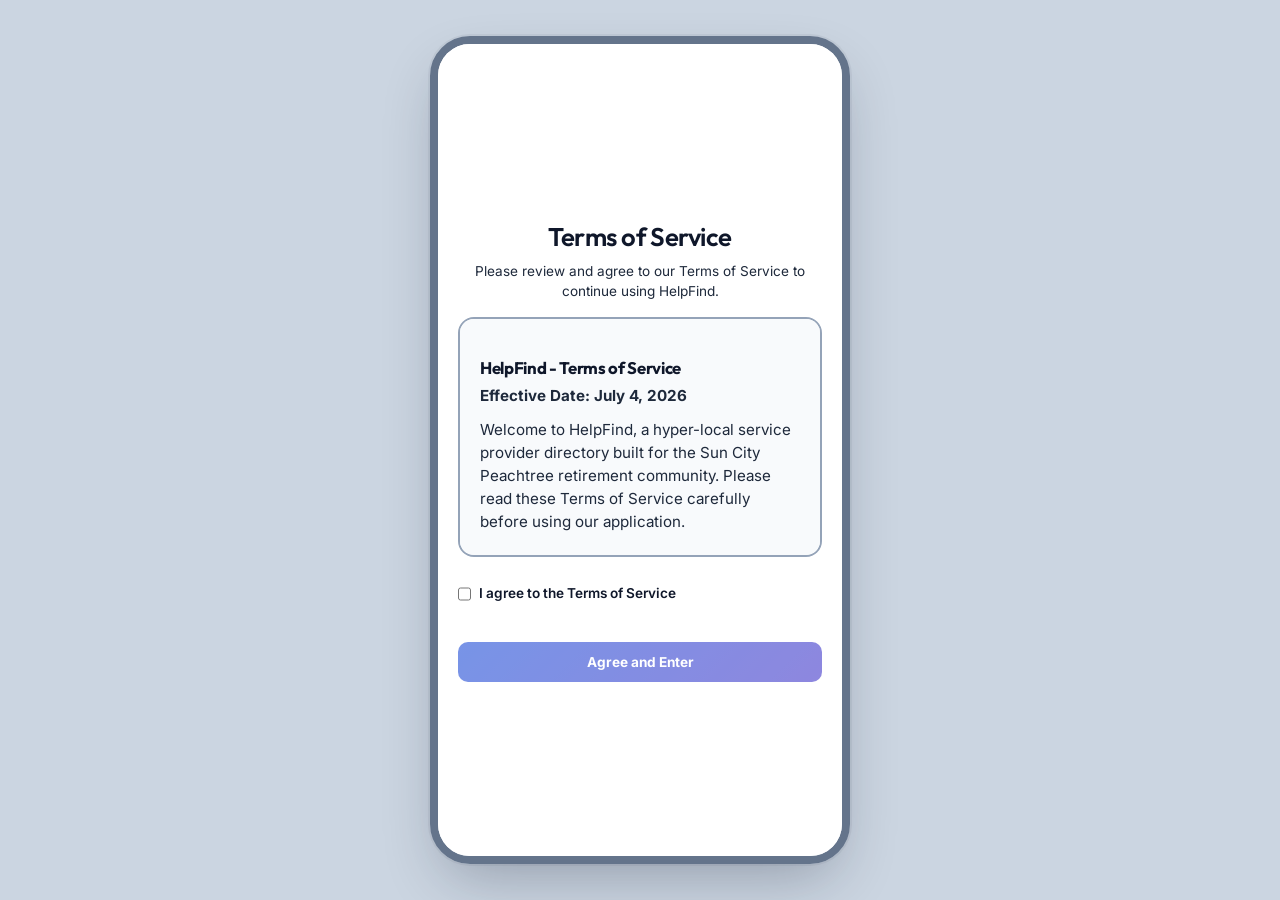
==== commit 39f01e3d: "feat: transition to admin-curated bulletin board, remove PIN gates, and add legal consent gate" ====
--- a/index.html
+++ b/index.html
@@ -38,8 +38,8 @@
             <div id="sync-status" class="sync-status-indicator synced" title="Synced with Sheets"></div>
             <select id="nav-provider-dropdown" class="provider-dropdown-nav" onchange="handleProviderDropdownChange()">
               <option value="choose" selected>Provider</option>
-              <option value="leave-review">Leave Review</option>
-              <option value="add-new">Add New</option>
+              <option value="report-issue">Report Issue</option>
+              <option value="refer-provider">Refer Provider</option>
             </select>
           </div>
         </div>
@@ -82,112 +82,144 @@
 
         </section>
 
-        <!-- VIEW 2: RECOMMENDATION FORM (Tap rating and Registration) -->
-        <section id="view-add-review" class="view-panel hidden">
+        <!-- VIEW 2: REFER PROVIDER FORM -->
+        <section id="view-refer-provider" class="view-panel hidden">
           <div class="form-container-mobile">
             <div class="form-title-block">
-              <h2>Recommend a Provider</h2>
-              <p>Verify by tapping stars below.</p>
-            </div>
-
-            <form id="form-add-review">
+              <h2>Refer a Provider</h2>
+              <p>Suggest adding a new service provider.</p>
+            </div>
+
+            <form id="form-refer-provider">
+              <!-- Resident Submitter Details -->
+              <div class="form-group">
+                <label for="refer-resident-name">Your Name <span style="color: red;">*</span></label>
+                <input type="text" id="refer-resident-name" class="form-input" placeholder="e.g. Jane Doe" required>
+              </div>
+
+              <div class="form-group">
+                <label for="refer-resident-email">Your Email <span style="color: red;">*</span></label>
+                <input type="email" id="refer-resident-email" class="form-input" placeholder="e.g. jane@suncity.com" required>
+              </div>
+
+              <hr style="margin: 1.5rem 0; border: 0; border-top: 1px solid var(--border-color);">
+
+              <!-- Contractor Details -->
+              <div class="form-group">
+                <label for="refer-vendor-name">Business Name <span style="color: red;">*</span></label>
+                <input type="text" id="refer-vendor-name" class="form-input" placeholder="e.g. Jack's Plumbing" required>
+              </div>
               
-              <!-- Contractor Selector -->
-              <div class="form-group" id="rev-select-wrapper">
-                <label for="rev-vendor-select">Select Contractor</label>
-                <select id="rev-vendor-select" class="form-input" onchange="toggleNewVendorFields()" required>
+              <div class="form-group">
+                <label for="refer-vendor-category">Service Category <span style="color: red;">*</span></label>
+                <select id="refer-vendor-category" class="form-input" onchange="handleReferCategoryChange()" required>
+                  <option value="" disabled selected>-- Select Category --</option>
+                  <option value="Home Repairs & Trades">Home Repairs & Trades</option>
+                  <option value="Lawn, Landscaping & Outdoors">Lawn, Landscaping & Outdoors</option>
+                  <option value="Lifestyle & Caregiving">Lifestyle & Caregiving</option>
+                  <option value="Technology & Electronics">Technology & Electronics</option>
+                  <option value="Automotive & Golf Carts">Automotive & Golf Carts</option>
+                  <option value="Home Renovation & Design">Home Renovation & Design</option>
+                  <option value="ZZZ Other Category">ZZZ Other Category</option>
+                </select>
+              </div>
+
+              <div class="form-group">
+                <label>Service Types (Select all that apply) <span style="color: red;">*</span></label>
+                <div id="refer-vendor-services-container" class="checkbox-group-container" style="max-height: 180px; overflow-y: auto; border: 1px solid var(--border-color); border-radius: 8px; padding: 0.5rem; background: var(--bg-card); display: flex; flex-direction: column; gap: 0.5rem;">
+                  <p class="text-muted" style="font-size: 0.8rem; margin: 0; padding: 0.25rem;">Please select a category first.</p>
+                </div>
+              </div>
+              
+              <div class="form-group">
+                <label for="refer-vendor-phone">Phone Number</label>
+                <input type="tel" id="refer-vendor-phone" class="form-input" placeholder="e.g. (555) 928-1122" pattern="\(\d{3}\) \d{3}-\d{4}" title="Expected format: (555) 555-5555">
+                <span class="form-hint mt-2">Expected format: (555) 555-5555</span>
+              </div>
+
+              <div class="form-group">
+                <label for="refer-vendor-email">Email Address</label>
+                <input type="email" id="refer-vendor-email" class="form-input" placeholder="e.g. contact@business.com">
+              </div>
+
+              <div class="form-group">
+                <label for="refer-comment">Reason for Referral / Comments <span style="color: red;">*</span></label>
+                <textarea id="refer-comment" class="form-input" placeholder="Describe why you are recommending this provider..." rows="3" required></textarea>
+              </div>
+
+              <p class="terms-reaffirmation-text" style="font-size: 0.75rem; color: var(--text-muted); margin-top: 1.25rem; margin-bottom: 0.75rem; text-align: center; line-height: 1.3;">
+                By submitting this referral, you reaffirm your agreement to our <a href="#" onclick="showTermsModalFromForm(event)" style="color: var(--primary); text-decoration: underline;">Terms of Service</a>.
+              </p>
+
+              <div class="mobile-form-actions">
+                <button type="button" class="btn btn-secondary" onclick="cancelReferral()">Cancel</button>
+                <button type="submit" class="btn btn-success">Submit Referral</button>
+              </div>
+            </form>
+          </div>
+        </section>
+
+        <!-- VIEW 6: REPORT ISSUE FORM -->
+        <section id="view-report-issue" class="view-panel hidden">
+          <div class="form-container-mobile">
+            <div class="form-title-block">
+              <h2>Report an Issue</h2>
+              <p>Submit private feedback to the HelpFind Admin.</p>
+            </div>
+
+            <form id="form-report-issue">
+              <!-- Resident Submitter Details -->
+              <div class="form-group">
+                <label for="report-resident-name">Your Name <span style="color: red;">*</span></label>
+                <input type="text" id="report-resident-name" class="form-input" placeholder="e.g. Jane Doe" required>
+              </div>
+
+              <div class="form-group">
+                <label for="report-resident-email">Your Email <span style="color: red;">*</span></label>
+                <input type="email" id="report-resident-email" class="form-input" placeholder="e.g. jane@suncity.com" required>
+              </div>
+
+              <hr style="margin: 1.5rem 0; border: 0; border-top: 1px solid var(--border-color);">
+
+              <!-- Target Provider -->
+              <div class="form-group">
+                <label for="report-vendor-select">Select Contractor <span style="color: red;">*</span></label>
+                <select id="report-vendor-select" class="form-input" required>
                   <!-- Populated dynamically -->
                 </select>
               </div>
 
-              <!-- New Contractor Registration Fields (Hidden by default) -->
-              <div id="new-vendor-fields" class="new-vendor-block hidden">
-                <h4 class="mb-2">New Contractor Details</h4>
-                <div class="form-group">
-                  <label for="new-vendor-name">Business Name</label>
-                  <input type="text" id="new-vendor-name" class="form-input" placeholder="e.g. Jack's Plumbing">
-                </div>
-                
-                <div class="form-group">
-                  <label for="new-vendor-category">Service Category</label>
-                  <select id="new-vendor-category" class="form-input" onchange="handleNewVendorCategoryChange()">
-                    <option value="" disabled selected>-- Select Category --</option>
-                    <option value="Home Repairs & Trades">Home Repairs & Trades</option>
-                    <option value="Lawn, Landscaping & Outdoors">Lawn, Landscaping & Outdoors</option>
-                    <option value="Lifestyle & Caregiving">Lifestyle & Caregiving</option>
-                    <option value="Technology & Electronics">Technology & Electronics</option>
-                    <option value="Automotive & Golf Carts">Automotive & Golf Carts</option>
-                    <option value="Home Renovation & Design">Home Renovation & Design</option>
-                    <option value="ZZZ Other Category">ZZZ Other Category</option>
-                  </select>
-                </div>
-
-                <div class="form-group">
-                  <label>Service Types (Select all that apply) <span style="color: red;">*</span></label>
-                  <div id="new-vendor-services-container" class="checkbox-group-container" style="max-height: 180px; overflow-y: auto; border: 1px solid var(--border-color); border-radius: 8px; padding: 0.5rem; background: var(--bg-card); display: flex; flex-direction: column; gap: 0.5rem;">
-                    <p class="text-muted" style="font-size: 0.8rem; margin: 0; padding: 0.25rem;">Please select a category first.</p>
-                  </div>
-                </div>
-                
-                <div class="form-group">
-                  <label for="new-vendor-phone">Phone Number</label>
-                  <input type="tel" id="new-vendor-phone" class="form-input" placeholder="e.g. (555) 928-1122" pattern="\(\d{3}\) \d{3}-\d{4}" title="Expected format: (555) 555-5555">
-                  <span class="form-hint mt-2">Expected format: (555) 555-5555</span>
-                </div>
-
-                <div class="form-group">
-                  <label for="new-vendor-email">Email Address</label>
-                  <input type="email" id="new-vendor-email" class="form-input" placeholder="e.g. contact@business.com" required>
-                </div>
-              </div>
-
-              <!-- Review Comment / Notes -->
-              <div class="form-group">
-                <label for="rev-comment">Review Notes / Comments</label>
-                <textarea id="rev-comment" class="form-input" placeholder="Describe your experience with this contractor..." rows="3" required></textarea>
-              </div>
-
-              <!-- Job Cost Category -->
-              <div class="form-group">
-                <label for="rev-cost">Job Cost Category</label>
-                <select id="rev-cost" class="form-input">
-                  <option value="50" selected>💵 Under $100</option>
-                  <option value="150">💵 Medium ($100 - $300)</option>
-                  <option value="500">💵 Premium ($300+)</option>
+              <!-- Issue Type -->
+              <div class="form-group">
+                <label for="report-type">Issue Type <span style="color: red;">*</span></label>
+                <select id="report-type" class="form-input" required>
+                  <option value="" disabled selected>-- Select Issue Type --</option>
+                  <option value="Incorrect contact info">Incorrect contact info</option>
+                  <option value="Out of business / no longer active">Out of business / no longer active</option>
+                  <option value="Poor service / quality issue">Poor service / quality issue</option>
+                  <option value="Unprofessional behavior">Unprofessional behavior</option>
+                  <option value="Other">Other (specify in description)</option>
                 </select>
               </div>
 
-              <!-- Punctuality Checkbox -->
-              <div class="form-group-checkbox">
-                <input type="checkbox" id="rev-punctual" checked>
-                <label for="rev-punctual">⏱️ Contractor arrived on time</label>
-              </div>
-
-              <!-- Star Tap Rating -->
-              <div class="form-group text-center mt-4">
-                <label style="font-weight: 600; margin-bottom: 0.5rem; display: block;">Your Rating</label>
-                <div id="star-rating-container" class="star-rating-tap-container">
-                  <span class="star-tap" data-value="1" onclick="setStarRating(1)">★</span>
-                  <span class="star-tap" data-value="2" onclick="setStarRating(2)">★</span>
-                  <span class="star-tap" data-value="3" onclick="setStarRating(3)">★</span>
-                  <span class="star-tap" data-value="4" onclick="setStarRating(4)">★</span>
-                  <span class="star-tap" data-value="5" onclick="setStarRating(5)">★</span>
-                </div>
-                <input type="hidden" id="rev-rating" value="1">
+              <!-- Description -->
+              <div class="form-group">
+                <label for="report-description">Description of Issue <span style="color: red;">*</span></label>
+                <textarea id="report-description" class="form-input" placeholder="Please describe the issue in detail..." rows="4" required></textarea>
               </div>
 
               <p class="terms-reaffirmation-text" style="font-size: 0.75rem; color: var(--text-muted); margin-top: 1.25rem; margin-bottom: 0.75rem; text-align: center; line-height: 1.3;">
-                By submitting this review, you reaffirm your agreement to our <a href="#" onclick="showTermsModalFromForm(event)" style="color: var(--primary); text-decoration: underline;">Terms of Service</a>.
+                By submitting this report, you reaffirm your agreement to our <a href="#" onclick="showTermsModalFromForm(event)" style="color: var(--primary); text-decoration: underline;">Terms of Service</a>.
               </p>
 
               <div class="mobile-form-actions">
-                <button type="button" class="btn btn-secondary" onclick="cancelRecommendation()">Cancel</button>
-                <button type="submit" class="btn btn-success">Submit</button>
-              </div>
-
+                <button type="button" class="btn btn-secondary" onclick="cancelReport()">Cancel</button>
+                <button type="submit" class="btn btn-success">Submit Report</button>
+              </div>
             </form>
           </div>
         </section>
+
 
       </main>
 
@@ -203,23 +235,7 @@
         </div>
       </div>
 
-      <!-- VIEW 4: COMMUNITY PIN VERIFICATION OVERLAY (Slide-up Sheet) -->
-      <div id="pin-modal" class="bottom-sheet-overlay hidden">
-        <div class="bottom-sheet-content" style="text-align: center; padding-top: 2rem;">
-          <div class="bottom-sheet-drag-handle" onclick="closePinModal()"></div>
-          <button class="close-sheet-btn" onclick="closePinModal()">&times;</button>
-          
-          <div class="gate-icon-container" style="width: 50px; height: 50px; font-size: 1.5rem; margin: 0 auto 1rem;">🔑</div>
-          <h3>Verify Community PIN</h3>
-          <p class="text-muted" style="font-size: 0.85rem; margin-bottom: 1.25rem;">Enter the 4-digit Sun City Peachtree Community PIN.</p>
-          
-          <div class="form-group" style="margin-bottom: 1.25rem;">
-            <input type="password" id="community-pin-input" class="form-input text-center" maxlength="4" placeholder="••••" style="font-size: 1.80rem; letter-spacing: 0.4rem; padding: 0.4rem; font-family: monospace; width: 160px; margin: 0 auto;" autocomplete="one-time-code">
-          </div>
-          
-          <button class="btn btn-primary" onclick="verifyCommunityPIN()" style="width: 160px; margin: 0 auto;">Verify PIN</button>
-        </div>
-      </div>
+
 
       <!-- VIEW 5: MANDATORY LEGAL CONSENT GATE OVERLAY -->
       <div id="consent-modal" class="consent-overlay hidden">
--- a/style.css
+++ b/style.css
@@ -3,25 +3,34 @@
 @import url('https://fonts.googleapis.com/css2?family=Inter:wght@300;400;500;600;700&family=Outfit:wght@400;500;600;700;800&display=swap');
 
 :root {
-  --bg-gradient: linear-gradient(135deg, #f8fafc 0%, #cbd5e1 100%);
+  --bg-gradient: linear-gradient(135deg, #ffffff 0%, #f1f5f9 100%); /* Brightened background */
   --bg-card: #ffffff;
   --bg-card-hover: #ffffff;
-  --primary: #2563eb; /* Royal Blue */
+  --primary: #1e4ed8; /* Darker Royal Blue for higher contrast */
   --primary-hover: #1d4ed8;
-  --secondary: #16a34a; /* Rich Green */
-  --secondary-hover: #15803d;
-  --accent: #4f46e5; /* Indigo */
-  --accent-hover: #4338ca;
+  --secondary: #15803d; /* Darker rich green */
+  --secondary-hover: #166534;
+  --accent: #4338ca; /* Darker Indigo */
+  --accent-hover: #3730a3;
   --text-main: #0f172a; /* Slate 900 */
-  --text-muted: #334155; /* Slate 700 - high contrast for seniors */
+  --text-muted: #1e293b; /* Darker Slate 800 for high-contrast senior readability */
   --text-dark: #000000;
-  --border-color: #cbd5e1; /* Slate 300 - clear borders */
-  --border-glow: rgba(37, 99, 235, 0.2);
-  --danger: #dc2626; /* Red 600 */
-  --warning: #b45309; /* Amber 700 - darker gold for readability */
+  --border-color: #94a3b8; /* Darkened from #cbd5e1 (Slate 400 instead of 300) for clearer boundaries */
+  --border-glow: rgba(30, 78, 216, 0.2);
+  --danger: #b91c1c; /* Red 700 */
+  --warning: #d97706; /* Vibrant Amber 600 */
   --glass-shadow: 0 4px 20px 0 rgba(15, 23, 42, 0.08);
   --transition-fast: all 0.2s cubic-bezier(0.4, 0, 0.2, 1);
   --transition-normal: all 0.3s cubic-bezier(0.4, 0, 0.2, 1);
+
+  /* Vibrant category specific color codes */
+  --cat-repairs: #ea580c;
+  --cat-lawn: #16a34a;
+  --cat-lifestyle: #7c3aed;
+  --cat-tech: #2563eb;
+  --cat-automotive: #dc2626;
+  --cat-renovation: #b45309;
+  --cat-other: #475569;
 }
 
 /* Reset & Mobile Viewport Lock */
@@ -126,7 +135,7 @@
 }
 
 .logo-text h1 {
-  font-size: 1.15rem;
+  font-size: 1.35rem; /* Scaled up from 1.15rem */
   font-weight: 800;
   background: linear-gradient(135deg, #0f172a 0%, #334155 100%);
   -webkit-background-clip: text;
@@ -135,7 +144,7 @@
 }
 
 .logo-text span {
-  font-size: 0.65rem;
+  font-size: 0.8rem; /* Scaled up from 0.65rem */
   color: var(--primary);
   letter-spacing: 0.05em;
   text-transform: uppercase;
@@ -151,9 +160,9 @@
   background: rgba(15, 23, 42, 0.06);
   border: 1px solid var(--border-color);
   color: var(--text-main);
-  padding: 0.45rem 1.75rem 0.45rem 0.75rem;
+  padding: 0.55rem 1.85rem 0.55rem 0.85rem;
   border-radius: 8px;
-  font-size: 0.85rem;
+  font-size: 1rem; /* Scaled to 16px to prevent mobile zoom */
   font-weight: 600;
   outline: none;
   cursor: pointer;
@@ -229,9 +238,9 @@
   background: #ffffff;
   border: 1.5px solid var(--border-color);
   color: var(--text-main);
-  padding: 0.65rem 1rem 0.65rem 2.25rem;
+  padding: 0.75rem 1rem 0.75rem 2.25rem;
   border-radius: 10px;
-  font-size: 0.9rem;
+  font-size: 1rem; /* Scaled to 16px to prevent mobile zoom */
   outline: none;
   font-family: inherit;
   transition: var(--transition-fast);
@@ -247,9 +256,9 @@
   background: #ffffff;
   border: 1.5px solid var(--border-color);
   color: var(--text-main);
-  padding: 0.65rem 1rem;
+  padding: 0.75rem 1rem;
   border-radius: 10px;
-  font-size: 0.9rem;
+  font-size: 1rem; /* Scaled to 16px to prevent mobile zoom */
   outline: none;
   font-family: inherit;
   cursor: pointer;
@@ -270,9 +279,9 @@
   background: rgba(255, 255, 255, 0.04);
   border: 1px solid var(--border-color);
   color: var(--text-muted);
-  padding: 0.4rem 0.85rem;
+  padding: 0.45rem 0.95rem;
   border-radius: 20px;
-  font-size: 0.75rem;
+  font-size: 0.85rem; /* Scaled up from 0.75rem */
   font-weight: 600;
   cursor: pointer;
   transition: var(--transition-fast);
@@ -296,6 +305,7 @@
 .vendor-card {
   background: var(--bg-card);
   border: 1.5px solid var(--border-color);
+  border-top: 4px solid var(--border-color); /* Colored top-border matching category */
   border-radius: 16px;
   padding: 1.25rem 1rem;
   box-shadow: 0 4px 12px rgba(15, 23, 42, 0.04);
@@ -307,6 +317,14 @@
   gap: 0.65rem;
 }
 
+.vendor-card.cat-repairs { border-top-color: var(--cat-repairs); }
+.vendor-card.cat-lawn { border-top-color: var(--cat-lawn); }
+.vendor-card.cat-lifestyle { border-top-color: var(--cat-lifestyle); }
+.vendor-card.cat-tech { border-top-color: var(--cat-tech); }
+.vendor-card.cat-automotive { border-top-color: var(--cat-automotive); }
+.vendor-card.cat-renovation { border-top-color: var(--cat-renovation); }
+.vendor-card.cat-other { border-top-color: var(--cat-other); }
+
 .vendor-card:hover {
   border-color: var(--primary);
   box-shadow: 0 8px 24px rgba(15, 23, 42, 0.08);
@@ -315,6 +333,7 @@
 
 .vendor-card.premium {
   border: 1.5px solid var(--primary);
+  border-top: 4px solid var(--primary);
   background: linear-gradient(180deg, rgba(6, 182, 212, 0.04) 0%, rgba(30, 41, 59, 0.7) 100%);
 }
 
@@ -336,19 +355,25 @@
   display: flex;
   justify-content: space-between;
   align-items: center;
-  padding-right: 4rem; /* keep clear of premium badge */
 }
 
 .vendor-category {
-  color: var(--primary);
-  font-size: 0.7rem;
+  font-size: 0.85rem; /* Scaled up from 0.7rem */
   font-weight: 700;
   text-transform: uppercase;
   letter-spacing: 0.05em;
 }
 
+.vendor-category.cat-repairs { color: var(--cat-repairs); }
+.vendor-category.cat-lawn { color: var(--cat-lawn); }
+.vendor-category.cat-lifestyle { color: var(--cat-lifestyle); }
+.vendor-category.cat-tech { color: var(--cat-tech); }
+.vendor-category.cat-automotive { color: var(--cat-automotive); }
+.vendor-category.cat-renovation { color: var(--cat-renovation); }
+.vendor-category.cat-other { color: var(--cat-other); }
+
 .vendor-rating {
-  font-size: 0.8rem;
+  font-size: 0.95rem; /* Scaled up from 0.8rem */
   font-weight: 700;
   color: var(--warning);
   display: flex;
@@ -357,19 +382,19 @@
 }
 
 .vendor-name {
-  font-size: 1.15rem;
+  font-size: 1.3rem; /* Scaled up from 1.15rem */
   font-weight: 700;
   line-height: 1.2;
 }
 
 .vendor-desc {
-  font-size: 0.85rem;
+  font-size: 0.95rem; /* Scaled up from 0.85rem */
   color: var(--text-muted);
   display: -webkit-box;
   -webkit-line-clamp: 2;
   -webkit-box-orient: vertical;
   overflow: hidden;
-  line-height: 1.4;
+  line-height: 1.45;
 }
 
 .vendor-tags {
@@ -379,8 +404,8 @@
 }
 
 .vendor-tag {
-  font-size: 0.7rem;
-  padding: 0.2rem 0.45rem;
+  font-size: 0.8rem; /* Scaled up from 0.7rem */
+  padding: 0.25rem 0.5rem;
   border-radius: 6px;
   font-weight: 500;
 }
@@ -459,9 +484,9 @@
   background: rgba(16, 185, 129, 0.08);
   border: 1px solid rgba(16, 185, 129, 0.15);
   color: var(--secondary);
-  font-size: 0.75rem;
+  font-size: 0.85rem; /* Scaled up from 0.75rem */
   font-weight: 700;
-  padding: 0.25rem 0.5rem;
+  padding: 0.3rem 0.6rem;
   border-radius: 20px;
   margin-top: 0.35rem;
   width: fit-content;
@@ -483,11 +508,11 @@
 }
 
 .form-title-block h2 {
-  font-size: 1.35rem;
+  font-size: 1.5rem; /* Scaled up from 1.35rem */
 }
 
 .form-title-block p {
-  font-size: 0.8rem;
+  font-size: 0.9rem; /* Scaled up from 0.8rem */
   color: var(--text-muted);
 }
 
@@ -498,7 +523,7 @@
 .form-group label {
   display: block;
   margin-bottom: 0.35rem;
-  font-size: 0.8rem;
+  font-size: 0.9rem; /* Scaled up from 0.8rem */
   font-weight: 600;
   color: var(--text-muted);
 }
@@ -508,8 +533,8 @@
   background: #ffffff;
   border: 1.5px solid var(--border-color);
   color: var(--text-main);
-  padding: 0.65rem 0.85rem;
-  font-size: 0.9rem;
+  padding: 0.75rem 0.95rem;
+  font-size: 1rem; /* Scaled to 16px to prevent mobile zoom */
   border-radius: 8px;
   outline: none;
   font-family: inherit;
@@ -637,7 +662,7 @@
   align-items: center;
   gap: 0.5rem;
   color: var(--text-main);
-  font-size: 0.8rem;
+  font-size: 0.9rem; /* Scaled up from 0.8rem */
   animation: slideInUp 0.25s ease-out;
 }
 
@@ -719,7 +744,7 @@
 }
 
 .form-hint {
-  font-size: 0.7rem;
+  font-size: 0.8rem; /* Scaled up from 0.7rem */
   color: var(--text-muted);
   display: block;
 }
@@ -876,14 +901,14 @@
   background: #f8fafc;
   overflow-y: scroll; /* Force vertical scrollbar */
   text-align: left;
-  font-size: 0.85rem;
+  font-size: 0.95rem; /* Scaled up from 0.85rem */
   line-height: 1.5;
   color: var(--text-muted);
   margin-bottom: 0.5rem;
 }
 
 .terms-scroll-box h3 {
-  font-size: 0.95rem;
+  font-size: 1.05rem; /* Scaled up from 0.95rem */
   font-weight: 700;
   color: var(--text-main);
   margin-top: 1rem;
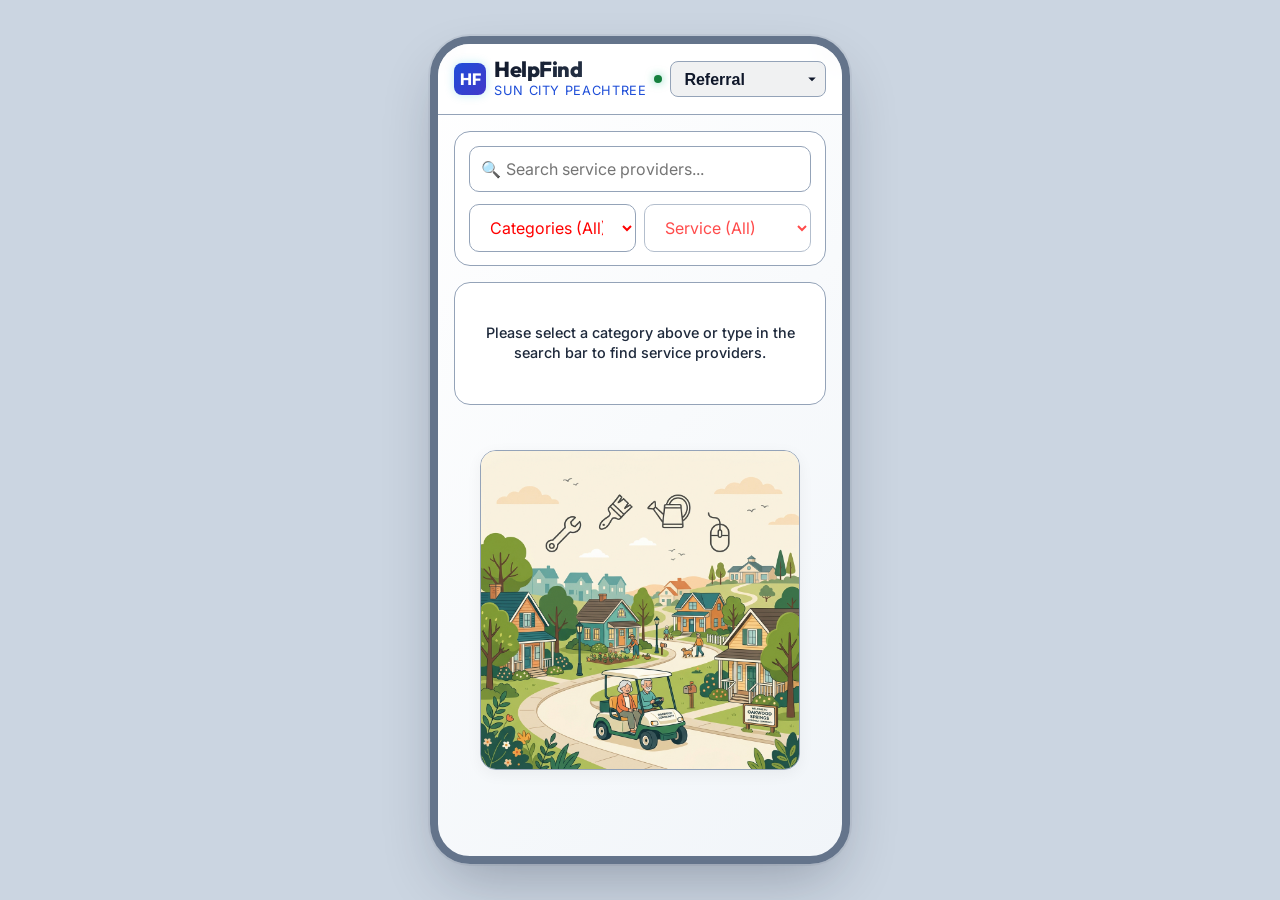
==== commit 40a60e90: "Remove legal consent gate, rename Provider menu to Referral, rename Ill Use to Call Now" ====
--- a/index.html
+++ b/index.html
@@ -37,7 +37,7 @@
           <div class="provider-dropdown-container" style="display: flex; align-items: center; gap: 0.5rem;">
             <div id="sync-status" class="sync-status-indicator synced" title="Synced with Sheets"></div>
             <select id="nav-provider-dropdown" class="provider-dropdown-nav" onchange="handleProviderDropdownChange()">
-              <option value="choose" selected>Provider</option>
+              <option value="choose" selected>Referral</option>
               <option value="report-issue">Report Issue</option>
               <option value="refer-provider">Refer Provider</option>
             </select>
@@ -147,9 +147,7 @@
                 <textarea id="refer-comment" class="form-input" placeholder="Describe why you are recommending this provider..." rows="3" required></textarea>
               </div>
 
-              <p class="terms-reaffirmation-text" style="font-size: 0.75rem; color: var(--text-muted); margin-top: 1.25rem; margin-bottom: 0.75rem; text-align: center; line-height: 1.3;">
-                By submitting this referral, you reaffirm your agreement to our <a href="#" onclick="showTermsModalFromForm(event)" style="color: var(--primary); text-decoration: underline;">Terms of Service</a>.
-              </p>
+
 
               <div class="mobile-form-actions">
                 <button type="button" class="btn btn-secondary" onclick="cancelReferral()">Cancel</button>
@@ -208,9 +206,7 @@
                 <textarea id="report-description" class="form-input" placeholder="Please describe the issue in detail..." rows="4" required></textarea>
               </div>
 
-              <p class="terms-reaffirmation-text" style="font-size: 0.75rem; color: var(--text-muted); margin-top: 1.25rem; margin-bottom: 0.75rem; text-align: center; line-height: 1.3;">
-                By submitting this report, you reaffirm your agreement to our <a href="#" onclick="showTermsModalFromForm(event)" style="color: var(--primary); text-decoration: underline;">Terms of Service</a>.
-              </p>
+
 
               <div class="mobile-form-actions">
                 <button type="button" class="btn btn-secondary" onclick="cancelReport()">Cancel</button>
@@ -237,29 +233,7 @@
 
 
 
-      <!-- VIEW 5: MANDATORY LEGAL CONSENT GATE OVERLAY -->
-      <div id="consent-modal" class="consent-overlay hidden">
-        <div class="consent-content">
-          <h2>Terms of Service</h2>
-          <p class="text-muted mb-3" style="font-size: 0.85rem; margin-bottom: 1rem;">Please review and agree to our Terms of Service to continue using HelpFind.</p>
-          
-          <div id="terms-scroll-box" class="terms-scroll-box">
-            <div id="terms-loading-indicator" class="text-center" style="padding: 2rem 0; color: var(--text-muted);">
-              <span>⏳ Loading official Terms of Service...</span>
-            </div>
-            <div id="terms-text-container" class="hidden">
-              <!-- Loaded dynamically or filled with fallback -->
-            </div>
-          </div>
-          
-          <div id="consent-checkbox-wrapper" class="form-group-checkbox mt-4" style="display: flex; align-items: center; justify-content: flex-start; gap: 0.5rem; text-align: left; width: 100%; margin-top: 1.25rem;">
-            <input type="checkbox" id="consent-checkbox" onchange="toggleConsentButton()" style="width: auto; margin: 0; cursor: pointer;">
-            <label for="consent-checkbox" style="font-weight: 600; cursor: pointer; color: var(--text-main); font-size: 0.85rem; line-height: 1.2;">I agree to the Terms of Service</label>
-          </div>
-          
-          <button id="consent-btn" class="btn btn-primary" onclick="acceptConsent()" disabled style="width: 100%; margin-top: 1.25rem; padding: 0.75rem;">Agree and Enter</button>
-        </div>
-      </div>
+
 
     </div>
   </div>
--- a/style.css
+++ b/style.css
@@ -255,7 +255,7 @@
   width: 100%;
   background: #ffffff;
   border: 1.5px solid var(--border-color);
-  color: var(--text-main);
+  color: red;
   padding: 0.75rem 1rem;
   border-radius: 10px;
   font-size: 1rem; /* Scaled to 16px to prevent mobile zoom */
@@ -843,8 +843,7 @@
 .provider-list-scroll::-webkit-scrollbar-thumb,
 .bottom-sheet-content::-webkit-scrollbar-thumb,
 .reviews-scroll-container::-webkit-scrollbar-thumb,
-.view-panel::-webkit-scrollbar-thumb,
-.terms-scroll-box::-webkit-scrollbar-thumb {
+.view-panel::-webkit-scrollbar-thumb {
   background: rgba(15, 23, 42, 0.25); /* Transparent slate scroll bar thumb */
   border: 2px solid transparent;
   background-clip: padding-box;
@@ -854,83 +853,6 @@
 .provider-list-scroll::-webkit-scrollbar-thumb:hover,
 .bottom-sheet-content::-webkit-scrollbar-thumb:hover,
 .reviews-scroll-container::-webkit-scrollbar-thumb:hover,
-.view-panel::-webkit-scrollbar-thumb:hover,
-.terms-scroll-box::-webkit-scrollbar-thumb:hover {
+.view-panel::-webkit-scrollbar-thumb:hover {
   background: rgba(15, 23, 42, 0.45); /* Darker thumb on hover */
 }
-
-/* Legal Consent Gate Overlay Styles */
-.consent-overlay {
-  position: absolute;
-  top: 0;
-  left: 0;
-  right: 0;
-  bottom: 0;
-  background: var(--bg-card);
-  z-index: 1000; /* Must cover header and other elements */
-  display: flex;
-  flex-direction: column;
-  justify-content: center;
-  align-items: center;
-  padding: 1.5rem 1.25rem;
-  animation: fadeIn 0.25s ease-out;
-}
-
-.consent-content {
-  width: 100%;
-  max-height: 90%;
-  display: flex;
-  flex-direction: column;
-  background: var(--bg-card);
-  text-align: center;
-  position: relative;
-}
-
-.consent-content h2 {
-  font-size: 1.6rem;
-  color: var(--text-main);
-  margin-bottom: 0.25rem;
-}
-
-.terms-scroll-box {
-  height: 240px;
-  max-height: 40vh;
-  border: 2px solid var(--border-color);
-  border-radius: 16px;
-  padding: 1.25rem;
-  background: #f8fafc;
-  overflow-y: scroll; /* Force vertical scrollbar */
-  text-align: left;
-  font-size: 0.95rem; /* Scaled up from 0.85rem */
-  line-height: 1.5;
-  color: var(--text-muted);
-  margin-bottom: 0.5rem;
-}
-
-.terms-scroll-box h3 {
-  font-size: 1.05rem; /* Scaled up from 0.95rem */
-  font-weight: 700;
-  color: var(--text-main);
-  margin-top: 1rem;
-  margin-bottom: 0.25rem;
-}
-
-.terms-scroll-box p {
-  margin-bottom: 0.75rem;
-}
-
-.terms-scroll-box ul, .terms-scroll-box ol {
-  margin-bottom: 0.75rem;
-  padding-left: 1.25rem;
-}
-
-.terms-scroll-box li {
-  margin-bottom: 0.25rem;
-}
-
-#consent-btn:disabled {
-  opacity: 0.6;
-  background-color: #94a3b8;
-  border-color: #94a3b8;
-  cursor: not-allowed;
-}
